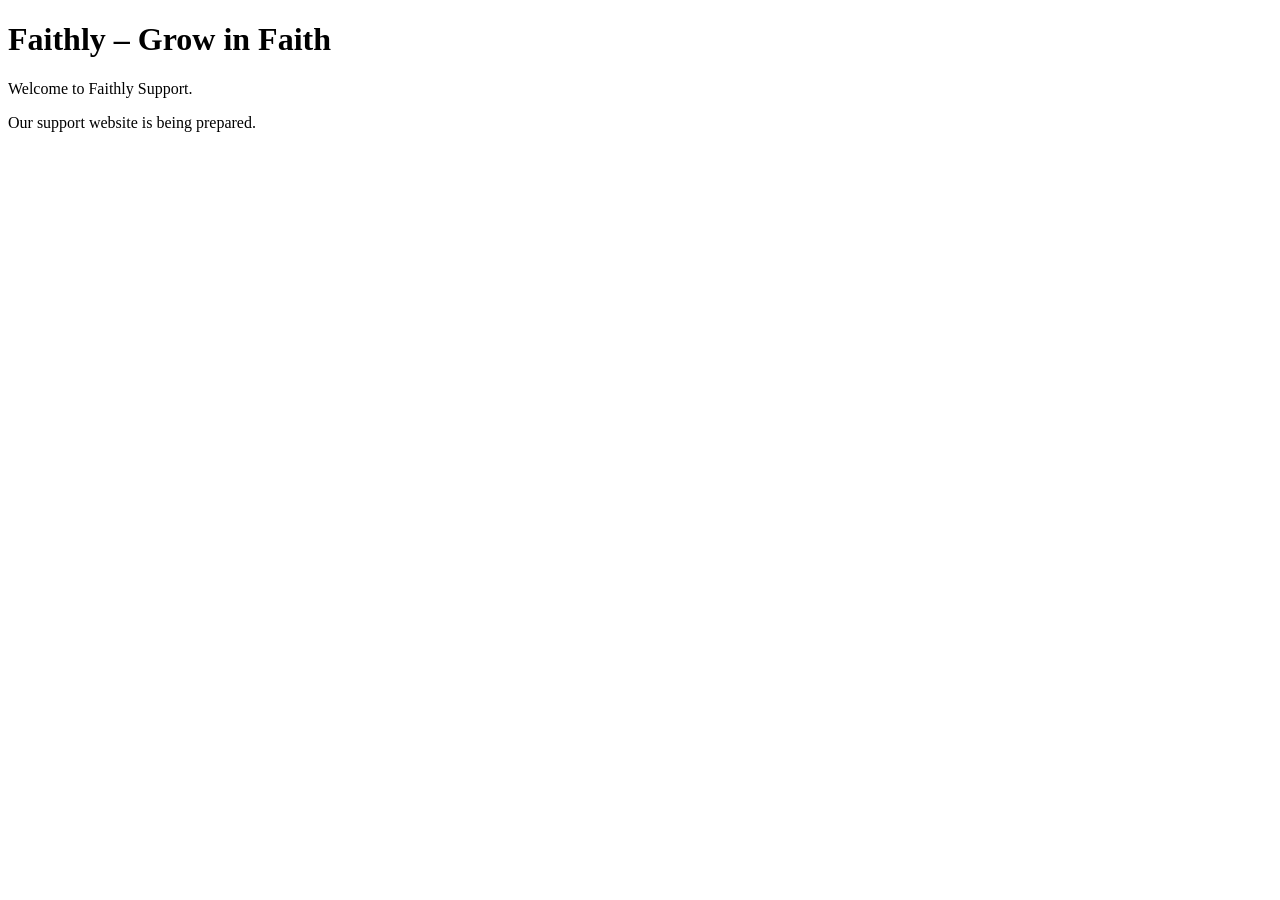
==== index.html @ 388af878 "Add Faithly support homepage" ====
<!DOCTYPE html>
<html lang="en">
<head>
  <meta charset="UTF-8">
  <title>Faithly Support</title>
</head>
<body>
  <h1>Faithly – Grow in Faith</h1>
  <p>Welcome to Faithly Support.</p>
  <p>Our support website is being prepared.</p>
</body>
</html>
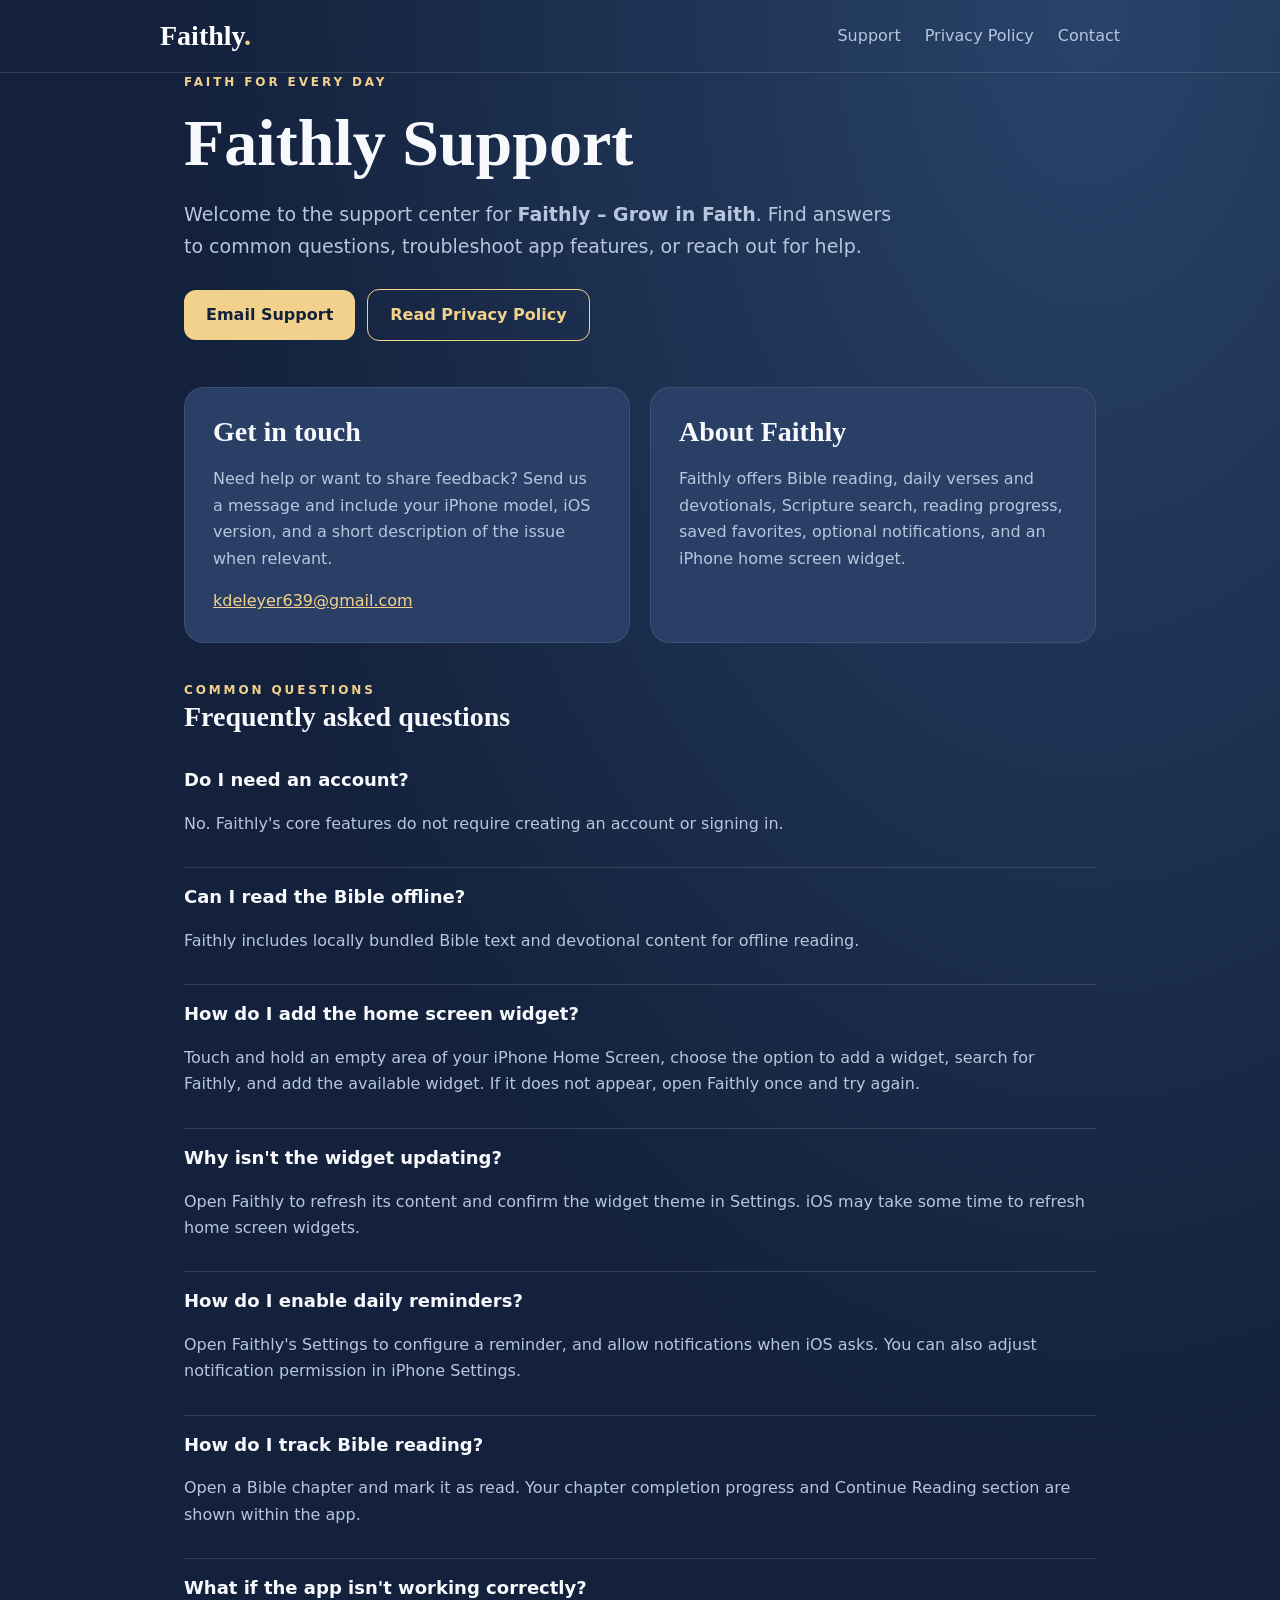
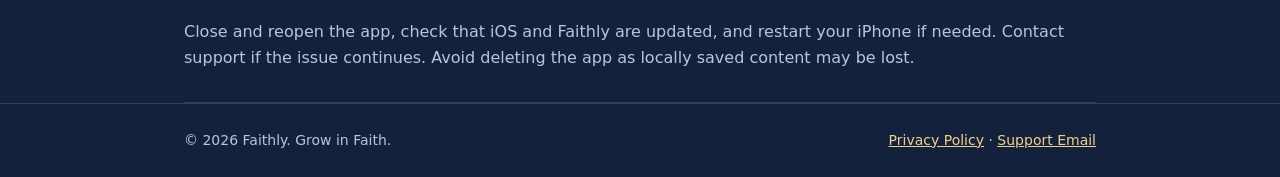
==== commit 84f5b660: "Add files via upload" ====
--- a/index.html
+++ b/index.html
@@ -1,12 +1 @@
-<!DOCTYPE html>
-<html lang="en">
-<head>
-  <meta charset="UTF-8">
-  <title>Faithly Support</title>
-</head>
-<body>
-  <h1>Faithly – Grow in Faith</h1>
-  <p>Welcome to Faithly Support.</p>
-  <p>Our support website is being prepared.</p>
-</body>
-</html>
+<!doctype html><html lang="en"><head><meta charset="utf-8"><meta name="viewport" content="width=device-width,initial-scale=1"><meta name="description" content="Official support and help for Faithly – Grow in Faith, a daily Bible verse and devotional app."><title>Faithly Support | Grow in Faith</title><link rel="stylesheet" href="style.css"></head><body><header><div class="wrap nav"><a class="brand" href="./">Faithly<span>.</span></a><nav aria-label="Main navigation"><a href="./">Support</a><a href="privacy.html">Privacy Policy</a><a href="mailto:kdeleyer639@gmail.com">Contact</a></nav></div></header><main class="wrap"><div class="eyebrow">Faith for every day</div><h1>Faithly Support</h1><p class="lead">Welcome to the support center for <strong>Faithly – Grow in Faith</strong>. Find answers to common questions, troubleshoot app features, or reach out for help.</p><a class="button" href="mailto:kdeleyer639@gmail.com?subject=Faithly%20Support">Email Support</a><a class="button secondary" href="privacy.html">Read Privacy Policy</a><div class="grid"><article class="card"><h2>Get in touch</h2><p>Need help or want to share feedback? Send us a message and include your iPhone model, iOS version, and a short description of the issue when relevant.</p><p><a href="mailto:kdeleyer639@gmail.com">kdeleyer639@gmail.com</a></p></article><article class="card"><h2>About Faithly</h2><p>Faithly offers Bible reading, daily verses and devotionals, Scripture search, reading progress, saved favorites, optional notifications, and an iPhone home screen widget.</p></article></div><section aria-labelledby="faq"><div class="eyebrow">Common questions</div><h2 id="faq">Frequently asked questions</h2><div class="faq"><h3>Do I need an account?</h3><p>No. Faithly's core features do not require creating an account or signing in.</p></div><div class="faq"><h3>Can I read the Bible offline?</h3><p>Faithly includes locally bundled Bible text and devotional content for offline reading.</p></div><div class="faq"><h3>How do I add the home screen widget?</h3><p>Touch and hold an empty area of your iPhone Home Screen, choose the option to add a widget, search for Faithly, and add the available widget. If it does not appear, open Faithly once and try again.</p></div><div class="faq"><h3>Why isn't the widget updating?</h3><p>Open Faithly to refresh its content and confirm the widget theme in Settings. iOS may take some time to refresh home screen widgets.</p></div><div class="faq"><h3>How do I enable daily reminders?</h3><p>Open Faithly's Settings to configure a reminder, and allow notifications when iOS asks. You can also adjust notification permission in iPhone Settings.</p></div><div class="faq"><h3>How do I track Bible reading?</h3><p>Open a Bible chapter and mark it as read. Your chapter completion progress and Continue Reading section are shown within the app.</p></div><div class="faq"><h3>What if the app isn't working correctly?</h3><p>Close and reopen the app, check that iOS and Faithly are updated, and restart your iPhone if needed. Contact support if the issue continues. Avoid deleting the app as locally saved content may be lost.</p></div></section></main><footer><div class="wrap"><span>© 2026 Faithly. Grow in Faith.</span><span><a href="privacy.html">Privacy Policy</a> · <a href="mailto:kdeleyer639@gmail.com">Support Email</a></span></div></footer></body></html>
--- a/style.css
+++ b/style.css
@@ -0,0 +1 @@
+:root{color-scheme:dark;--bg:#13213c;--panel:#293f65;--gold:#f2d18c;--text:#f8f9fc;--muted:#b7c6dd}*{box-sizing:border-box}body{margin:0;font:16px/1.65 system-ui,-apple-system,Segoe UI,sans-serif;background:radial-gradient(ellipse at 85% 0%,#284369 0%,var(--bg) 58%);color:var(--text);min-height:100vh}a{color:var(--gold)}.wrap{max-width:960px;margin:auto;padding:0 24px}header{border-bottom:1px solid #ffffff22}.nav{display:flex;align-items:center;justify-content:space-between;gap:16px;flex-wrap:wrap;padding:20px 0}.brand{font:700 28px Georgia,serif;color:white;text-decoration:none}.brand span{color:var(--gold)}nav{display:flex;gap:24px;flex-wrap:wrap}nav a{text-decoration:none;color:var(--muted)}nav a:hover{color:var(--gold)}main{padding:60px 0 80px}.eyebrow{color:var(--gold);text-transform:uppercase;letter-spacing:.24em;font-weight:700;font-size:12px}h1{font:700 clamp(38px,6vw,66px)/1.1 Georgia,serif;margin:14px 0 20px}h2{font:700 28px Georgia,serif;margin:0 0 18px}h3{font-size:18px;margin:24px 0 6px}p,li{color:var(--muted)}.lead{font-size:19px;max-width:720px}.grid{display:grid;grid-template-columns:repeat(auto-fit,minmax(280px,1fr));gap:20px;margin:38px 0}.card{background:var(--panel);border:1px solid #ffffff18;border-radius:20px;padding:28px}.card p:last-child{margin-bottom:0}.button{display:inline-block;background:var(--gold);color:#14213a;padding:12px 22px;border-radius:12px;text-decoration:none;font-weight:700;margin:8px 12px 8px 0}.button.secondary{background:transparent;border:1px solid var(--gold);color:var(--gold)}.faq{border-bottom:1px solid #ffffff22;padding:14px 0}.faq h3{margin:0 0 6px}.policy{max-width:790px}.policy section{margin:30px 0}.policy h2{margin-bottom:10px}footer{border-top:1px solid #ffffff22;padding:25px 0;color:var(--muted);font-size:14px}footer .wrap{display:flex;justify-content:space-between;gap:16px;flex-wrap:wrap}@media(max-width:540px){main{padding:42px 0 60px}.nav{align-items:flex-start;flex-direction:column}.card{padding:22px}}
